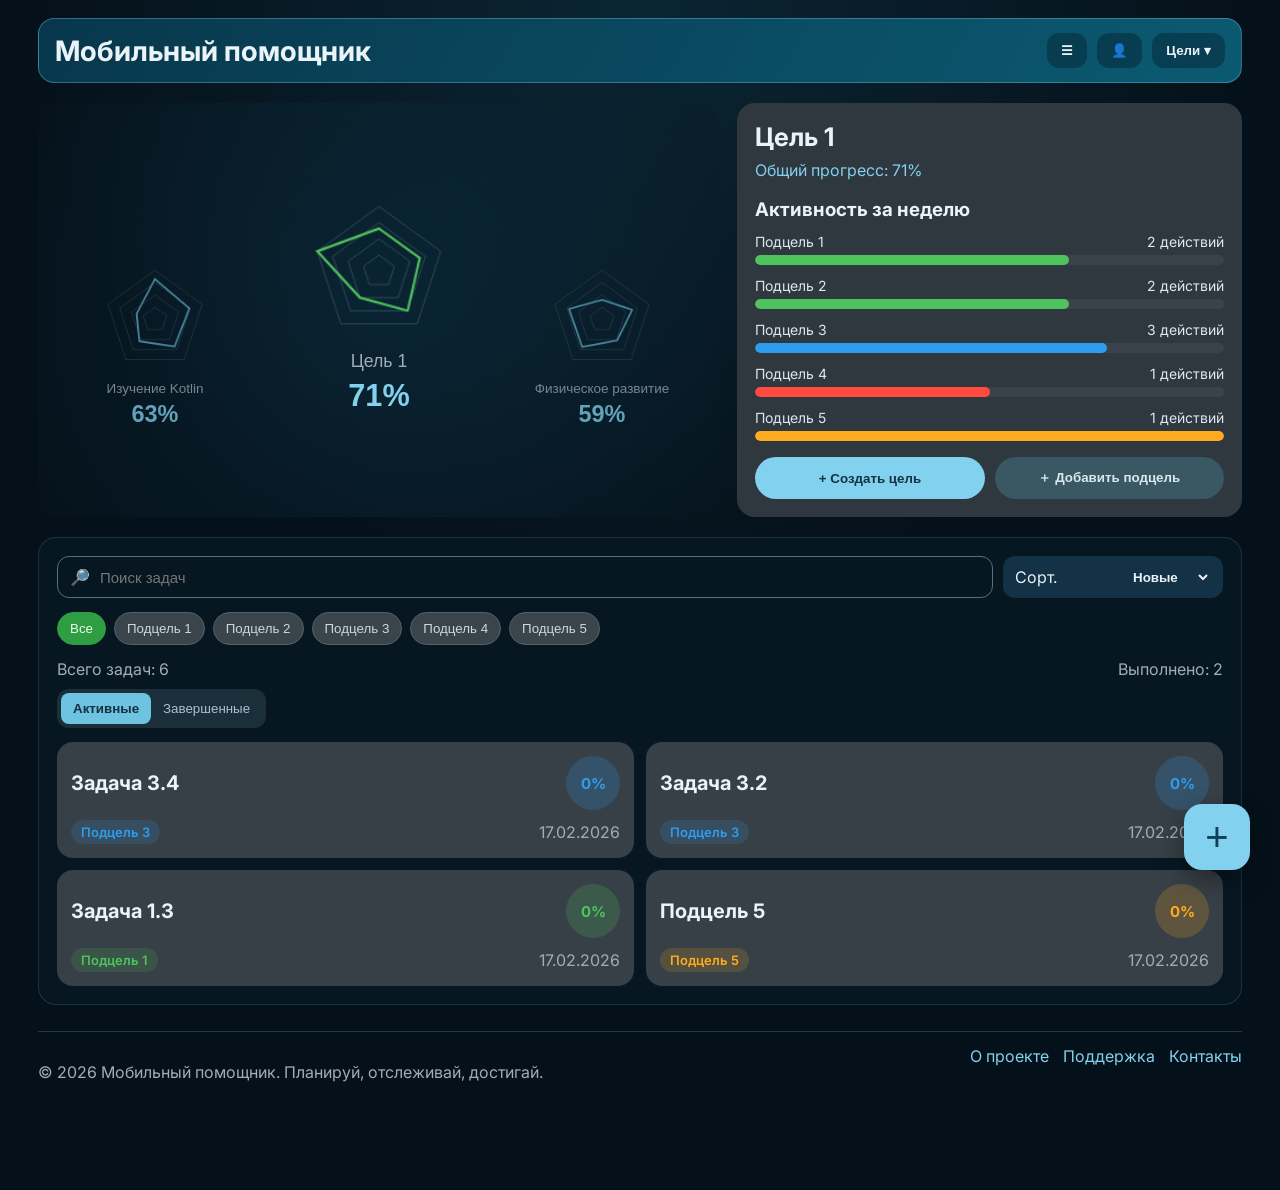
==== index.html @ 300fb9a7 "Создание веб-интерфейса" ====
<!doctype html>
<html lang="ru">
  <head>
    <meta charset="UTF-8" />
    <meta name="viewport" content="width=device-width, initial-scale=1.0" />
    <title>Assist Goals — веб-версия</title>
    <link rel="preconnect" href="https://fonts.googleapis.com" />
    <link rel="preconnect" href="https://fonts.gstatic.com" crossorigin />
    <link
      href="https://fonts.googleapis.com/css2?family=Inter:wght@400;500;600;700&display=swap"
      rel="stylesheet"
    />
    <link rel="stylesheet" href="./css/style.css" />
  </head>
  <body>
    <div class="page-shell">
      <header class="topbar">
        <div class="brand">Мобильный помощник</div>
        <div class="topbar-actions">
          <button class="icon-btn" aria-label="Меню">☰</button>
          <button class="icon-btn" aria-label="Личный кабинет">👤</button>
          <div class="goal-dropdown-wrap">
            <button id="goalDropdownBtn" class="goal-dropdown-btn" aria-expanded="false">Цели ▾</button>
            <ul id="goalDropdown" class="goal-dropdown" hidden></ul>
          </div>
        </div>
      </header>

      <main class="main-content">
        <section class="overview-grid">
          <div id="radarsRow" class="radars-row"></div>

          <aside class="analytics-card">
            <h2 id="selectedGoalName">Цель 1</h2>
            <p id="selectedGoalProgress" class="analytics-subtitle">Общий прогресс: 0%</p>
            <h3>Активность за неделю</h3>
            <div id="activityList"></div>
            <div class="overview-actions">
              <button class="action-btn primary">+ Создать цель</button>
              <button class="action-btn secondary">＋ Добавить подцель</button>
            </div>
          </aside>
        </section>

        <section class="tasks-card">
          <div class="tasks-toolbar">
            <label class="search-box">
              <span>🔎</span>
              <input id="searchInput" type="text" placeholder="Поиск задач" />
            </label>
            <div class="sort-box">
              <span>Сорт.</span>
              <select id="sortSelect">
                <option value="new">Новые</option>
                <option value="progress">Прогресс</option>
                <option value="az">А-Я</option>
              </select>
            </div>
          </div>

          <div id="subgoalFilters" class="subgoal-filters"></div>

          <div class="stats-row">
            <span id="totalTasks">Всего задач: 0</span>
            <span id="doneTasks">Выполнено: 0</span>
          </div>

          <div class="status-switch">
            <button data-status="active" class="status-btn is-active">Активные</button>
            <button data-status="completed" class="status-btn">Завершенные</button>
          </div>

          <div id="tasksList" class="tasks-list"></div>
        </section>
      </main>

      <button class="fab" aria-label="Добавить задачу">+</button>

      <footer class="footer">
        <p>© 2026 Мобильный помощник. Планируй, отслеживай, достигай.</p>
        <nav>
          <a href="#">О проекте</a>
          <a href="#">Поддержка</a>
          <a href="#">Контакты</a>
        </nav>
      </footer>
    </div>

    <script src="./js/script.js"></script>
  </body>
</html>
---- css/style.css ----
:root {
  --bg: #05111a;
  --bg-soft: #081f2b;
  --panel: #2f373f;
  --panel-soft: #374047;
  --text: #eaf3f8;
  --muted: #9eadb8;
  --accent: #82d1ee;
  --green: #4fc35c;
  --blue: #2e9df0;
  --red: #ff4a3f;
  --orange: #ffab1f;
}

* { box-sizing: border-box; }

body {
  margin: 0;
  font-family: 'Inter', system-ui, -apple-system, sans-serif;
  color: var(--text);
  background: radial-gradient(circle at top, #0b2533 0%, var(--bg) 45%);
}

.page-shell {
  max-width: 1240px;
  margin: 0 auto;
  padding: 18px 18px 92px;
}

.topbar {
  display: flex;
  justify-content: space-between;
  align-items: center;
  padding: 14px 16px;
  border-radius: 16px;
  background: linear-gradient(120deg, #08374c, #0b5a72);
  border: 1px solid rgba(130, 209, 238, 0.35);
}

.brand {
  font-size: clamp(22px, 2.2vw, 32px);
  font-weight: 700;
}

.topbar-actions { display: flex; align-items: center; gap: 10px; }

.icon-btn,
.goal-dropdown-btn {
  border: 0;
  cursor: pointer;
  border-radius: 12px;
  padding: 10px 14px;
  background: rgba(5, 17, 26, 0.35);
  color: var(--text);
  font-weight: 600;
}

.goal-dropdown-wrap { position: relative; }

.goal-dropdown {
  position: absolute;
  right: 0;
  top: calc(100% + 8px);
  width: 220px;
  margin: 0;
  padding: 6px;
  list-style: none;
  border-radius: 12px;
  background: #0f2a39;
  border: 1px solid rgba(130, 209, 238, 0.3);
  box-shadow: 0 14px 30px rgba(0, 0, 0, 0.45);
  z-index: 8;
}

.goal-dropdown li button {
  width: 100%;
  text-align: left;
  border: 0;
  padding: 10px;
  border-radius: 8px;
  color: var(--text);
  background: transparent;
  cursor: pointer;
}

.goal-dropdown li button:hover { background: rgba(130, 209, 238, 0.16); }

.main-content { margin-top: 20px; display: grid; gap: 20px; }

.overview-grid {
  display: grid;
  gap: 18px;
  grid-template-columns: 1.35fr 1fr;
}

.radars-row {
  position: relative;
  min-height: 330px;
  border-radius: 20px;
  background: radial-gradient(circle at center, rgba(13, 48, 67, 0.5), rgba(6, 22, 32, 0.2));
  overflow: hidden;
}

.radar-node {
  position: absolute;
  border: 0;
  background: transparent;
  color: inherit;
  cursor: pointer;
  display: grid;
  justify-items: center;
  gap: 6px;
  padding: 0;
}

.radar-node.left {
  left: 4%;
  top: 58%;
  transform: translateY(-50%) scale(0.9);
  opacity: 0.74;
}

.radar-node.right {
  right: 4%;
  top: 58%;
  transform: translateY(-50%) scale(0.9);
  opacity: 0.74;
}

.radar-node.center {
  left: 50%;
  top: 48%;
  transform: translate(-50%, -50%) scale(1.18);
  z-index: 2;
}

.radar-node.is-selected {
  opacity: 1;
}

.radar-title { font-size: 15px; color: var(--muted); }

.radar-progress {
  font-size: 26px;
  font-weight: 700;
  color: var(--accent);
}

.analytics-card {
  background: var(--panel);
  border-radius: 18px;
  padding: 18px;
}

.analytics-card h2 { margin: 0; font-size: clamp(24px, 2vw, 34px); }
.analytics-subtitle { margin: 8px 0 18px; color: var(--accent); }
.analytics-card h3 { margin: 0 0 12px; }

.activity-row { margin-bottom: 12px; }
.activity-head {
  display: flex;
  justify-content: space-between;
  color: #dce7ee;
  margin-bottom: 5px;
  font-size: 14px;
}

.progress-track { background: #3a434b; height: 10px; border-radius: 99px; overflow: hidden; }
.progress-fill { height: 100%; border-radius: inherit; }

.overview-actions {
  display: grid;
  grid-template-columns: 1fr 1fr;
  gap: 10px;
  margin-top: 16px;
}

.action-btn {
  border: 0;
  border-radius: 999px;
  font-weight: 600;
  padding: 12px;
  cursor: pointer;
}

.action-btn.primary { background: var(--accent); color: #15323f; }
.action-btn.secondary { background: #395863; color: #d7e8ef; }

.tasks-card {
  background: rgba(8, 26, 37, 0.8);
  border-radius: 18px;
  border: 1px solid rgba(130, 209, 238, 0.15);
  padding: 18px;
}

.tasks-toolbar {
  display: grid;
  grid-template-columns: 1fr 220px;
  gap: 10px;
}

.search-box {
  display: flex;
  align-items: center;
  gap: 8px;
  border: 1px solid #5d6e79;
  border-radius: 12px;
  padding: 10px 12px;
}

.search-box input {
  background: transparent;
  border: 0;
  color: var(--text);
  width: 100%;
  outline: none;
  font-size: 15px;
}

.sort-box {
  display: flex;
  align-items: center;
  justify-content: space-between;
  background: #133245;
  border-radius: 12px;
  padding: 10px 12px;
}

.sort-box select {
  border: 0;
  background: transparent;
  color: var(--text);
  font-weight: 600;
}

.subgoal-filters {
  margin: 14px 0;
  display: flex;
  gap: 8px;
  flex-wrap: wrap;
}

.chip {
  border: 1px solid #55626b;
  background: #3a444b;
  color: #cbd7df;
  border-radius: 999px;
  padding: 8px 12px;
  cursor: pointer;
}

.chip[data-active='true'] {
  background: #2f9e43;
  border-color: #2f9e43;
  color: #eafaea;
}

.stats-row {
  display: flex;
  justify-content: space-between;
  color: var(--muted);
  margin-bottom: 10px;
}

.status-switch {
  display: inline-flex;
  border-radius: 12px;
  background: #1b2f3a;
  padding: 4px;
  margin-bottom: 14px;
}

.status-btn {
  border: 0;
  background: transparent;
  color: #acc0cd;
  padding: 8px 12px;
  border-radius: 8px;
  cursor: pointer;
}

.status-btn.is-active { background: #6ec3e0; color: #153040; font-weight: 700; }

.tasks-list {
  display: grid;
  grid-template-columns: repeat(2, minmax(0, 1fr));
  gap: 12px;
}

.task-item {
  background: var(--panel-soft);
  border-radius: 16px;
  padding: 14px;
  display: grid;
  gap: 10px;
}

.task-top { display: flex; justify-content: space-between; align-items: center; gap: 10px; }
.task-name { margin: 0; font-size: 20px; }

.task-percent {
  width: 54px;
  height: 54px;
  border-radius: 50%;
  display: grid;
  place-items: center;
  font-weight: 700;
  font-size: 15px;
  color: #f3fbff;
}

.tag-date {
  display: flex;
  justify-content: space-between;
  align-items: center;
  color: var(--muted);
}

.tag {
  border-radius: 999px;
  padding: 4px 10px;
  font-weight: 600;
  font-size: 13px;
}

.task-item.completed {
  opacity: 0.8;
  background: linear-gradient(120deg, #263940, #22353f);
}

.task-item.completed .task-name {
  text-decoration: line-through;
  color: #9cafba;
}

.fab {
  position: fixed;
  right: 30px;
  bottom: 30px;
  width: 66px;
  height: 66px;
  border-radius: 18px;
  border: 0;
  font-size: 40px;
  line-height: 1;
  cursor: pointer;
  background: var(--accent);
  color: #114056;
  box-shadow: 0 10px 26px rgba(0, 0, 0, 0.38);
}

.footer {
  margin-top: 26px;
  border-top: 1px solid rgba(130, 209, 238, 0.2);
  padding-top: 14px;
  color: var(--muted);
  display: flex;
  justify-content: space-between;
  gap: 12px;
  flex-wrap: wrap;
}

.footer nav { display: flex; gap: 14px; }
.footer a { color: var(--accent); text-decoration: none; }

@media (max-width: 1024px) {
  .overview-grid { grid-template-columns: 1fr; }
  .tasks-list { grid-template-columns: 1fr; }
}

@media (max-width: 780px) {
  .tasks-toolbar { grid-template-columns: 1fr; }
  .radars-row { min-height: 560px; }
  .radar-node.left {
    left: 50%;
    top: 20%;
    transform: translate(-50%, -50%) scale(0.9);
  }
  .radar-node.center {
    top: 51%;
    transform: translate(-50%, -50%) scale(1.08);
  }
  .radar-node.right {
    left: 50%;
    right: auto;
    top: 83%;
    transform: translate(-50%, -50%) scale(0.9);
  }
  .overview-actions { grid-template-columns: 1fr; }
  .topbar { flex-wrap: wrap; gap: 10px; }
}
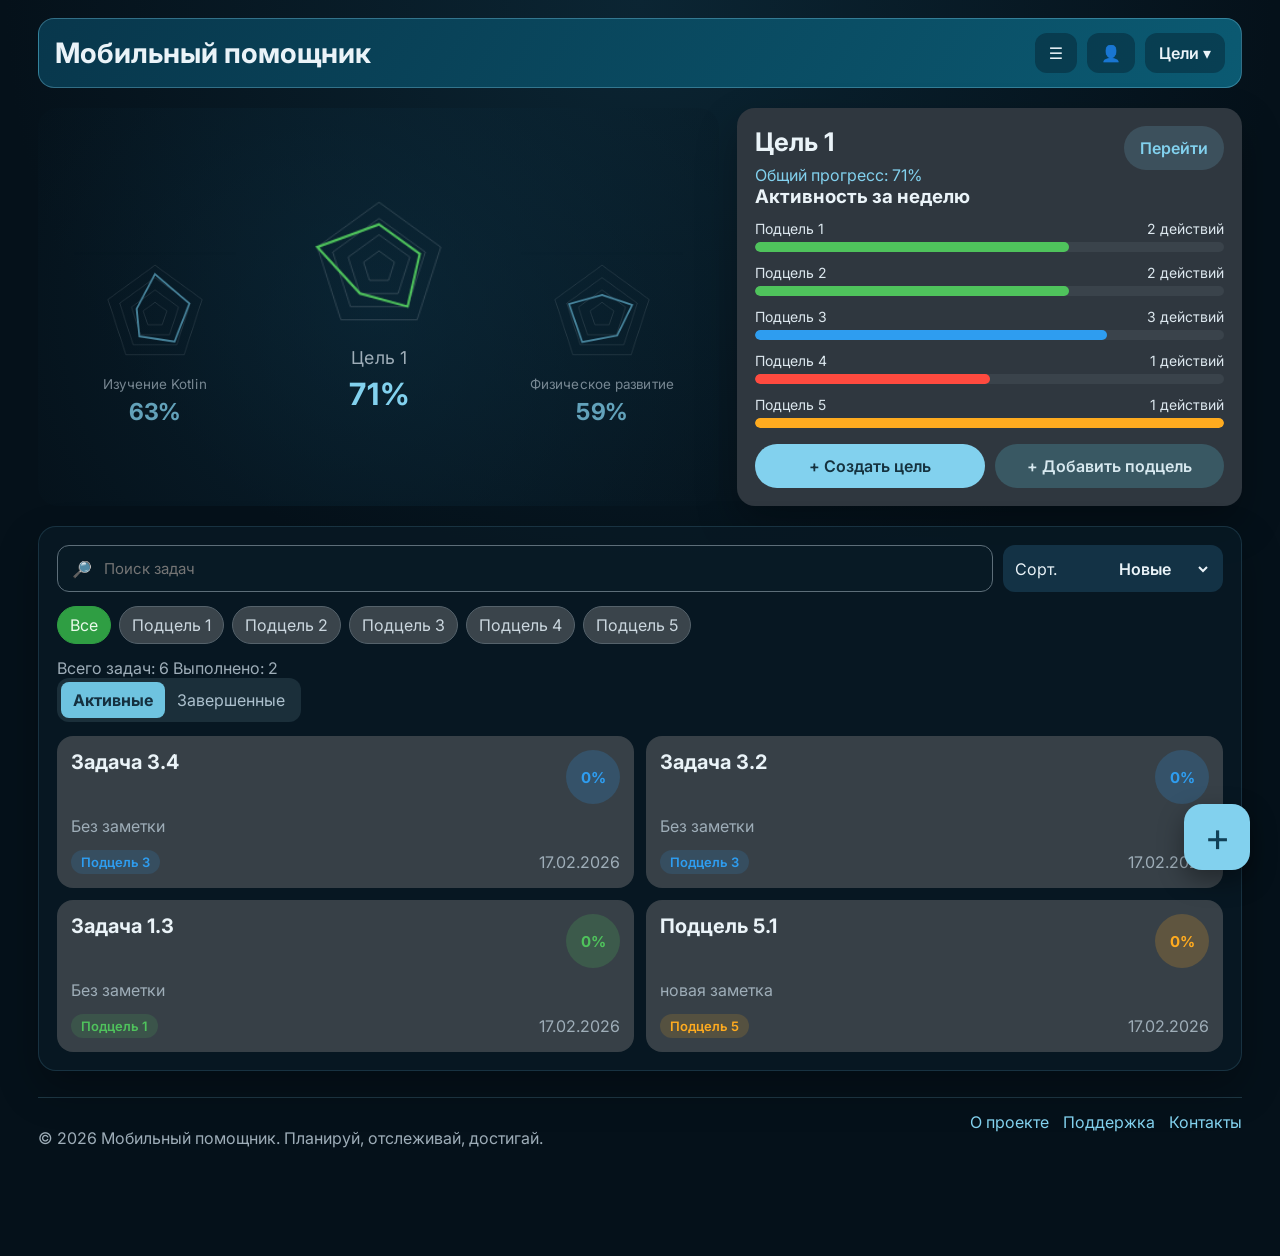
==== commit 2d027d07: "Добавление странииц" ====
--- a/index.html
+++ b/index.html
@@ -1,9 +1,9 @@
-<!doctype html>
+﻿<!doctype html>
 <html lang="ru">
   <head>
     <meta charset="UTF-8" />
     <meta name="viewport" content="width=device-width, initial-scale=1.0" />
-    <title>Assist Goals — веб-версия</title>
+    <title>Мобильный помощник</title>
     <link rel="preconnect" href="https://fonts.googleapis.com" />
     <link rel="preconnect" href="https://fonts.gstatic.com" crossorigin />
     <link
@@ -31,13 +31,18 @@
           <div id="radarsRow" class="radars-row"></div>
 
           <aside class="analytics-card">
-            <h2 id="selectedGoalName">Цель 1</h2>
-            <p id="selectedGoalProgress" class="analytics-subtitle">Общий прогресс: 0%</p>
+            <div class="analytics-head">
+              <div>
+                <h2 id="selectedGoalName">Цель 1</h2>
+                <p id="selectedGoalProgress" class="analytics-subtitle">Общий прогресс: 0%</p>
+              </div>
+              <button id="goToGoalBtn" class="action-btn tertiary">Перейти</button>
+            </div>
             <h3>Активность за неделю</h3>
             <div id="activityList"></div>
             <div class="overview-actions">
-              <button class="action-btn primary">+ Создать цель</button>
-              <button class="action-btn secondary">＋ Добавить подцель</button>
+              <button id="openGoalModalBtn" class="action-btn primary">+ Создать цель</button>
+              <button id="openSubgoalModalBtn" class="action-btn secondary">+ Добавить подцель</button>
             </div>
           </aside>
         </section>
@@ -86,6 +91,54 @@
       </footer>
     </div>
 
+    <div id="modalOverlay" class="modal-overlay" hidden>
+      <section id="goalModal" class="app-modal compact-modal" hidden aria-labelledby="goalModalTitle">
+        <h2 id="goalModalTitle" class="modal-title">Новая цель</h2>
+        <form id="goalForm" class="modal-form">
+          <label class="modal-field outlined-field">
+            <span class="field-caption">Название цели</span>
+            <input id="goalNameInput" name="goalName" type="text" maxlength="100" />
+          </label>
+
+          <label class="modal-field soft-field">
+            <textarea
+              id="goalDescriptionInput"
+              name="goalDescription"
+              rows="4"
+              maxlength="255"
+              placeholder="Описание (необязательно)"
+            ></textarea>
+          </label>
+
+          <div class="modal-actions">
+            <button type="button" class="modal-link-btn" data-close-modal="goal">Отмена</button>
+            <button id="submitGoalBtn" type="submit" class="modal-submit-btn" disabled>Создать</button>
+          </div>
+        </form>
+      </section>
+
+      <section id="subgoalModal" class="app-modal compact-modal" hidden aria-labelledby="subgoalModalTitle">
+        <h2 id="subgoalModalTitle" class="modal-title">Новая подцель</h2>
+        <form id="subgoalForm" class="modal-form">
+          <label class="modal-field outlined-field">
+            <span class="field-caption">Название подцели</span>
+            <input id="subgoalNameInput" name="subgoalName" type="text" maxlength="100" />
+          </label>
+
+          <div class="color-picker-block">
+            <p class="color-picker-title">Выберите цвет:</p>
+            <div id="subgoalColorPicker" class="color-picker"></div>
+          </div>
+
+          <div class="modal-actions">
+            <button type="button" class="modal-link-btn" data-close-modal="subgoal">Отмена</button>
+            <button id="submitSubgoalBtn" type="submit" class="modal-submit-btn" disabled>Создать</button>
+          </div>
+        </form>
+      </section>
+    </div>
+
+    <script src="./js/app-state.js"></script>
     <script src="./js/script.js"></script>
   </body>
 </html>
--- a/css/style.css
+++ b/css/style.css
@@ -1,8 +1,9 @@
-:root {
+﻿:root {
   --bg: #05111a;
   --bg-soft: #081f2b;
   --panel: #2f373f;
   --panel-soft: #374047;
+  --panel-soft-2: #42505b;
   --text: #eaf3f8;
   --muted: #9eadb8;
   --accent: #82d1ee;
@@ -10,7 +11,12 @@
   --blue: #2e9df0;
   --red: #ff4a3f;
   --orange: #ffab1f;
-}
+  --purple: #9c27b0;
+  --chip-bg: #233540;
+  --shadow: 0 18px 40px rgba(0, 0, 0, 0.28);
+}
+
+[hidden] { display: none !important; }
 
 * { box-sizing: border-box; }
 
@@ -21,31 +27,48 @@
   background: radial-gradient(circle at top, #0b2533 0%, var(--bg) 45%);
 }
 
-.page-shell {
+button,
+input,
+textarea,
+select {
+  font: inherit;
+}
+
+.page-shell,
+.goal-page-shell {
   max-width: 1240px;
   margin: 0 auto;
   padding: 18px 18px 92px;
 }
 
-.topbar {
-  display: flex;
-  justify-content: space-between;
-  align-items: center;
+.topbar,
+.goal-topbar {
+  display: flex;
+  justify-content: space-between;
+  align-items: center;
+  gap: 12px;
   padding: 14px 16px;
   border-radius: 16px;
   background: linear-gradient(120deg, #08374c, #0b5a72);
   border: 1px solid rgba(130, 209, 238, 0.35);
 }
 
-.brand {
+.brand,
+.goal-title {
   font-size: clamp(22px, 2.2vw, 32px);
   font-weight: 700;
 }
 
-.topbar-actions { display: flex; align-items: center; gap: 10px; }
+.topbar-actions,
+.goal-topbar-actions {
+  display: flex;
+  align-items: center;
+  gap: 10px;
+}
 
 .icon-btn,
-.goal-dropdown-btn {
+.goal-dropdown-btn,
+.ghost-icon-btn {
   border: 0;
   cursor: pointer;
   border-radius: 12px;
@@ -85,7 +108,8 @@
 
 .goal-dropdown li button:hover { background: rgba(130, 209, 238, 0.16); }
 
-.main-content { margin-top: 20px; display: grid; gap: 20px; }
+.main-content,
+.goal-main-content { margin-top: 20px; display: grid; gap: 20px; }
 
 .overview-grid {
   display: grid;
@@ -134,27 +158,35 @@
   z-index: 2;
 }
 
-.radar-node.is-selected {
-  opacity: 1;
-}
-
+.radar-node.is-selected { opacity: 1; }
 .radar-title { font-size: 15px; color: var(--muted); }
-
-.radar-progress {
-  font-size: 26px;
-  font-weight: 700;
-  color: var(--accent);
-}
-
-.analytics-card {
+.radar-progress { font-size: 26px; font-weight: 700; color: var(--accent); }
+
+.analytics-card,
+.tasks-card,
+.goal-hero,
+.goal-panel,
+.goal-card,
+.editor-panel {
   background: var(--panel);
   border-radius: 18px;
   padding: 18px;
-}
-
-.analytics-card h2 { margin: 0; font-size: clamp(24px, 2vw, 34px); }
-.analytics-subtitle { margin: 8px 0 18px; color: var(--accent); }
-.analytics-card h3 { margin: 0 0 12px; }
+  box-shadow: var(--shadow);
+}
+
+.analytics-head {
+  display: flex;
+  justify-content: space-between;
+  align-items: flex-start;
+  gap: 12px;
+}
+
+.analytics-card h2,
+.goal-hero h1 { margin: 0; font-size: clamp(24px, 2vw, 34px); }
+.analytics-subtitle,
+.goal-subtitle { margin: 8px 0 0; color: var(--accent); }
+.analytics-card h3,
+.section-title { margin: 0 0 12px; }
 
 .activity-row { margin-bottom: 12px; }
 .activity-head {
@@ -175,40 +207,54 @@
   margin-top: 16px;
 }
 
-.action-btn {
+.action-btn,
+.sort-chip,
+.goal-filter-chip,
+.editor-action,
+.editor-danger {
   border: 0;
   border-radius: 999px;
   font-weight: 600;
-  padding: 12px;
-  cursor: pointer;
-}
-
-.action-btn.primary { background: var(--accent); color: #15323f; }
+  padding: 12px 16px;
+  cursor: pointer;
+}
+
+.action-btn.primary,
+.goal-filter-chip.is-active,
+.sort-chip.is-active,
+.editor-action {
+  background: var(--accent);
+  color: #15323f;
+}
+
 .action-btn.secondary { background: #395863; color: #d7e8ef; }
+.action-btn.tertiary { background: rgba(130, 209, 238, 0.16); color: var(--accent); }
 
 .tasks-card {
   background: rgba(8, 26, 37, 0.8);
-  border-radius: 18px;
   border: 1px solid rgba(130, 209, 238, 0.15);
-  padding: 18px;
-}
-
-.tasks-toolbar {
+}
+
+.tasks-toolbar,
+.goal-toolbar {
   display: grid;
   grid-template-columns: 1fr 220px;
   gap: 10px;
 }
 
-.search-box {
-  display: flex;
-  align-items: center;
-  gap: 8px;
+.search-box,
+.goal-search-box {
+  display: flex;
+  align-items: center;
+  gap: 10px;
   border: 1px solid #5d6e79;
   border-radius: 12px;
-  padding: 10px 12px;
-}
-
-.search-box input {
+  padding: 12px 14px;
+  background: rgba(11, 31, 43, 0.4);
+}
+
+.search-box input,
+.goal-search-box input {
   background: transparent;
   border: 0;
   color: var(--text);
@@ -231,6 +277,35 @@
   background: transparent;
   color: var(--text);
   font-weight: 600;
+}
+
+.goal-toolbar-stack {
+  display: grid;
+  gap: 16px;
+}
+
+.goal-sort-row,
+.goal-stats-row,
+.editor-actions {
+  display: flex;
+  justify-content: space-between;
+  align-items: center;
+  gap: 12px;
+  flex-wrap: wrap;
+}
+
+.goal-sort-actions,
+.goal-subgoal-filters {
+  display: flex;
+  gap: 10px;
+  flex-wrap: wrap;
+}
+
+.sort-chip,
+.goal-filter-chip {
+  background: var(--chip-bg);
+  color: var(--text);
+  border: 1px solid rgba(130, 209, 238, 0.16);
 }
 
 .subgoal-filters {
@@ -249,18 +324,10 @@
   cursor: pointer;
 }
 
-.chip[data-active='true'] {
-  background: #2f9e43;
-  border-color: #2f9e43;
-  color: #eafaea;
-}
-
-.stats-row {
-  display: flex;
-  justify-content: space-between;
-  color: var(--muted);
-  margin-bottom: 10px;
-}
+.chip[data-active='true'] { background: #2f9e43; border-color: #2f9e43; color: #eafaea; }
+
+.stats-row,
+.goal-stats-row { color: var(--muted); }
 
 .status-switch {
   display: inline-flex;
@@ -281,24 +348,29 @@
 
 .status-btn.is-active { background: #6ec3e0; color: #153040; font-weight: 700; }
 
-.tasks-list {
+.tasks-list,
+.goal-task-grid {
   display: grid;
   grid-template-columns: repeat(2, minmax(0, 1fr));
   gap: 12px;
 }
 
-.task-item {
+.task-item,
+.goal-task-card {
   background: var(--panel-soft);
   border-radius: 16px;
   padding: 14px;
   display: grid;
-  gap: 10px;
-}
-
-.task-top { display: flex; justify-content: space-between; align-items: center; gap: 10px; }
-.task-name { margin: 0; font-size: 20px; }
-
-.task-percent {
+  gap: 12px;
+}
+
+.task-top,
+.goal-card-top { display: flex; justify-content: space-between; align-items: flex-start; gap: 10px; }
+.task-name,
+.goal-card-title { margin: 0; font-size: 20px; }
+
+.task-percent,
+.goal-card-progress {
   width: 54px;
   height: 54px;
   border-radius: 50%;
@@ -307,33 +379,65 @@
   font-weight: 700;
   font-size: 15px;
   color: #f3fbff;
-}
-
-.tag-date {
-  display: flex;
-  justify-content: space-between;
-  align-items: center;
+  flex-shrink: 0;
+}
+
+.goal-card-note {
+  margin: 0;
   color: var(--muted);
-}
-
-.tag {
+  min-height: 22px;
+}
+
+.tag-date,
+.goal-card-meta {
+  display: flex;
+  justify-content: space-between;
+  align-items: center;
+  gap: 10px;
+  color: var(--muted);
+}
+
+.tag,
+.goal-card-tag {
   border-radius: 999px;
   padding: 4px 10px;
   font-weight: 600;
   font-size: 13px;
 }
 
-.task-item.completed {
+.task-item.completed,
+.goal-task-card.is-completed {
   opacity: 0.8;
   background: linear-gradient(120deg, #263940, #22353f);
 }
 
-.task-item.completed .task-name {
+.task-item.completed .task-name,
+.goal-task-card.is-completed .goal-card-title {
   text-decoration: line-through;
   color: #9cafba;
 }
 
-.fab {
+.goal-section {
+  display: grid;
+  gap: 14px;
+}
+
+.goal-section-header {
+  display: flex;
+  justify-content: space-between;
+  align-items: center;
+  gap: 12px;
+}
+
+.goal-empty-state {
+  padding: 24px;
+  border-radius: 16px;
+  background: rgba(47, 55, 63, 0.7);
+  color: var(--muted);
+}
+
+.fab,
+.goal-fab {
   position: fixed;
   right: 30px;
   bottom: 30px;
@@ -363,13 +467,176 @@
 .footer nav { display: flex; gap: 14px; }
 .footer a { color: var(--accent); text-decoration: none; }
 
+.modal-overlay {
+  position: fixed;
+  inset: 0;
+  display: grid;
+  place-items: center;
+  padding: 20px;
+  background: rgba(4, 12, 18, 0.62);
+  backdrop-filter: blur(3px);
+  z-index: 30;
+}
+
+.app-modal {
+  width: min(100%, 520px);
+  background: linear-gradient(180deg, rgba(9, 33, 47, 0.98), rgba(5, 17, 26, 0.98));
+  color: var(--text);
+  border: 1px solid rgba(130, 209, 238, 0.24);
+  border-radius: 24px;
+  padding: 24px;
+  box-shadow: 0 28px 60px rgba(0, 0, 0, 0.32);
+}
+
+.compact-modal {
+  width: min(100%, 420px);
+  padding: 20px;
+}
+
+.sheet-modal {
+  width: min(100%, 640px);
+}
+
+.modal-title {
+  margin: 0 0 20px;
+  font-size: clamp(24px, 3vw, 34px);
+  font-weight: 600;
+}
+
+.modal-form,
+.editor-form { display: grid; gap: 18px; }
+
+.field-caption {
+  position: absolute;
+  top: -10px;
+  left: 18px;
+  padding: 0 8px;
+  font-size: 15px;
+  color: var(--accent);
+  background: #0a2130;
+}
+
+.outlined-field,
+.soft-field,
+.editor-field { position: relative; display: block; }
+
+.outlined-field input,
+.soft-field textarea,
+.editor-field input,
+.editor-field textarea,
+.editor-field select {
+  width: 100%;
+  border-radius: 12px;
+  border: 2px solid rgba(130, 209, 238, 0.24);
+  padding: 16px 18px;
+  color: var(--text);
+  background: rgba(7, 23, 34, 0.8);
+  outline: none;
+}
+
+.outlined-field input:focus,
+.soft-field textarea:focus,
+.editor-field input:focus,
+.editor-field textarea:focus,
+.editor-field select:focus { border-color: var(--accent); }
+
+.soft-field textarea,
+.editor-field textarea {
+  min-height: 112px;
+  resize: vertical;
+}
+
+.color-picker-block { display: grid; gap: 14px; }
+.color-picker-title { margin: 0; font-size: 16px; color: var(--muted); }
+.color-picker { display: flex; flex-wrap: wrap; gap: 12px; }
+
+.color-option {
+  width: 40px;
+  height: 40px;
+  border-radius: 14px;
+  border: 0;
+  cursor: pointer;
+  box-shadow: inset 0 0 0 3px transparent;
+}
+
+.color-option.is-selected { box-shadow: inset 0 0 0 4px #ffffff; }
+
+.modal-actions {
+  display: flex;
+  justify-content: flex-end;
+  align-items: center;
+  gap: 12px;
+}
+
+.modal-link-btn {
+  border: 0;
+  background: transparent;
+  color: var(--accent);
+  font-size: 16px;
+  font-weight: 600;
+  cursor: pointer;
+}
+
+.modal-submit-btn {
+  min-width: 140px;
+  border: 0;
+  border-radius: 999px;
+  padding: 12px 18px;
+  font-size: 16px;
+  font-weight: 600;
+  color: #6c7d87;
+  background: #233540;
+  cursor: pointer;
+  transition: background 0.2s ease, color 0.2s ease, transform 0.2s ease;
+}
+
+.modal-submit-btn:disabled { cursor: not-allowed; opacity: 0.9; }
+.modal-submit-btn:not(:disabled) { background: var(--accent); color: #15323f; }
+.modal-submit-btn:not(:disabled):hover { transform: translateY(-1px); }
+
+.editor-header {
+  display: flex;
+  justify-content: space-between;
+  align-items: center;
+  gap: 12px;
+}
+
+.editor-panel {
+  padding: 20px;
+  background: rgba(55, 64, 71, 0.82);
+}
+
+.editor-complete {
+  display: flex;
+  align-items: center;
+  gap: 14px;
+  padding: 16px 18px;
+  border-radius: 16px;
+  background: rgba(11, 31, 43, 0.5);
+}
+
+.editor-checkbox {
+  width: 24px;
+  height: 24px;
+}
+
+.editor-danger {
+  background: rgba(255, 74, 63, 0.14);
+  color: #ff8d84;
+  border: 1px solid rgba(255, 74, 63, 0.35);
+}
+
+body.modal-open { overflow: hidden; }
+
 @media (max-width: 1024px) {
-  .overview-grid { grid-template-columns: 1fr; }
-  .tasks-list { grid-template-columns: 1fr; }
+  .overview-grid,
+  .tasks-list,
+  .goal-task-grid { grid-template-columns: 1fr; }
 }
 
 @media (max-width: 780px) {
   .tasks-toolbar { grid-template-columns: 1fr; }
+  .goal-toolbar { grid-template-columns: 1fr; }
   .radars-row { min-height: 560px; }
   .radar-node.left {
     left: 50%;
@@ -387,5 +654,22 @@
     transform: translate(-50%, -50%) scale(0.9);
   }
   .overview-actions { grid-template-columns: 1fr; }
-  .topbar { flex-wrap: wrap; gap: 10px; }
-}+  .topbar,
+  .goal-topbar,
+  .analytics-head,
+  .goal-section-header { flex-wrap: wrap; }
+  .goal-sort-row,
+  .goal-stats-row,
+  .editor-actions,
+  .modal-actions { justify-content: space-between; }
+  .app-modal,
+  .compact-modal,
+  .sheet-modal {
+    width: min(100%, 100%);
+    padding: 18px;
+    border-radius: 20px;
+  }
+}
+
+.goal-task-card { border: 0; width: 100%; text-align: left; cursor: pointer; }
+
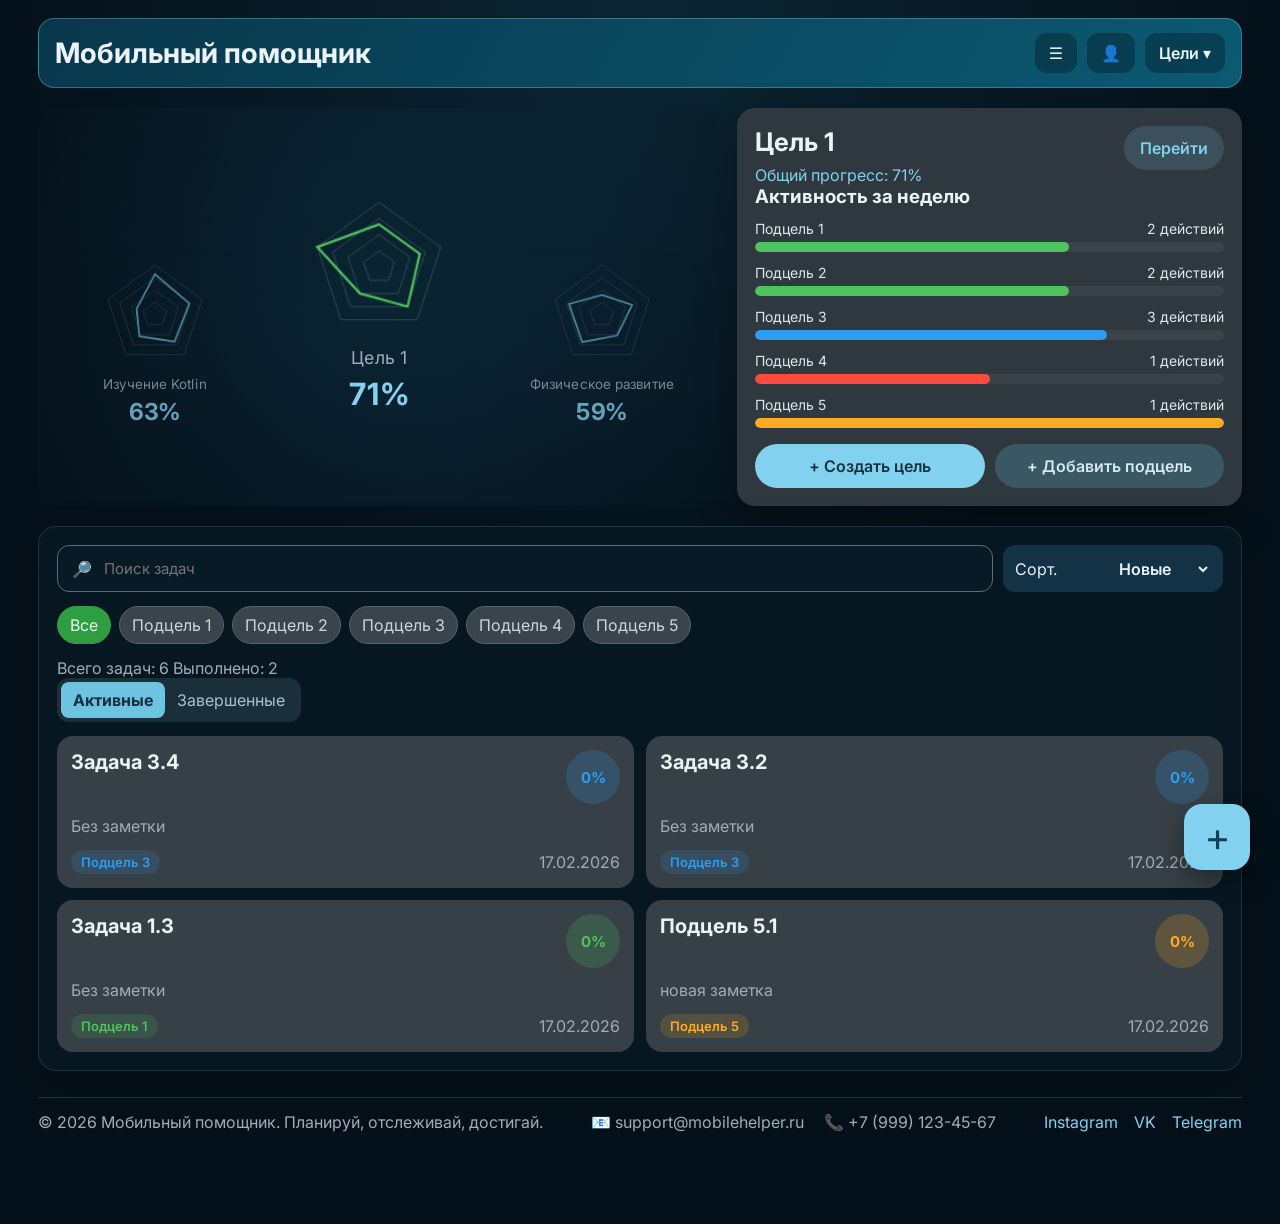
==== commit c2810d5b: "Дополнение к сайту в виде авторизации и менб. Внесение некоторых улучшений" ====
--- a/index.html
+++ b/index.html
@@ -17,8 +17,18 @@
       <header class="topbar">
         <div class="brand">Мобильный помощник</div>
         <div class="topbar-actions">
-          <button class="icon-btn" aria-label="Меню">☰</button>
-          <button class="icon-btn" aria-label="Личный кабинет">👤</button>
+          <div class="menu-dropdown-wrap">
+            <button id="menuBtn" class="icon-btn" aria-label="Меню">☰</button>
+            <ul id="menuDropdown" class="menu-dropdown" hidden>
+              <li><button id="menuResetBtn">🔄 Сбросить данные</button></li>
+              <li><button id="menuAboutBtn">ℹ️ О приложении</button></li>
+              <li><button id="menuStatsBtn">📊 Статистика</button></li>
+              <li><button id="menuExportBtn">💾 Экспорт данных</button></li>
+              <li><button id="menuThemeBtn">🌙 Тёмная тема</button></li>
+              <li><button id="menuHelpBtn">❓ Помощь</button></li>
+            </ul>
+          </div>
+          <button id="authOpenBtn" class="icon-btn" aria-label="Личный кабинет">👤</button>
           <div class="goal-dropdown-wrap">
             <button id="goalDropdownBtn" class="goal-dropdown-btn" aria-expanded="false">Цели ▾</button>
             <ul id="goalDropdown" class="goal-dropdown" hidden></ul>
@@ -83,12 +93,60 @@
 
       <footer class="footer">
         <p>© 2026 Мобильный помощник. Планируй, отслеживай, достигай.</p>
-        <nav>
-          <a href="#">О проекте</a>
-          <a href="#">Поддержка</a>
-          <a href="#">Контакты</a>
-        </nav>
+        <div class="footer-contacts">
+          <p>📧 support@mobilehelper.ru</p>
+          <p>📞 +7 (999) 123-45-67</p>
+        </div>
+        <div class="footer-social">
+          <a href="https://instagram.com/mobilehelper_app" target="_blank">Instagram</a>
+          <a href="https://vk.com/mobilehelper_official" target="_blank">VK</a>
+          <a href="https://t.me/mobilehelper_bot" target="_blank">Telegram</a>
+        </div>
       </footer>
+    </div>
+
+    <!-- Модальное окно авторизации -->
+    <div id="authModalOverlay" class="modal-overlay" hidden>
+      <section id="authModal" class="app-modal compact-modal" aria-labelledby="authModalTitle">
+        <div class="auth-tabs">
+          <button id="loginTabBtn" class="auth-tab active">Вход</button>
+          <button id="registerTabBtn" class="auth-tab">Регистрация</button>
+        </div>
+        <form id="loginForm" class="auth-form">
+          <h2 id="authModalTitle" class="modal-title">Вход</h2>
+          <label class="outlined-field">
+            <span class="field-caption">Email</span>
+            <input id="loginEmail" type="email" required />
+          </label>
+          <label class="outlined-field">
+            <span class="field-caption">Пароль</span>
+            <input id="loginPassword" type="password" required />
+          </label>
+          <div class="modal-actions">
+            <button type="button" class="modal-link-btn" data-close-auth>Отмена</button>
+            <button type="submit" class="modal-submit-btn">Войти</button>
+          </div>
+        </form>
+        <form id="registerForm" class="auth-form" hidden>
+          <h2 class="modal-title">Регистрация</h2>
+          <label class="outlined-field">
+            <span class="field-caption">Имя</span>
+            <input id="registerName" type="text" required />
+          </label>
+          <label class="outlined-field">
+            <span class="field-caption">Email</span>
+            <input id="registerEmail" type="email" required />
+          </label>
+          <label class="outlined-field">
+            <span class="field-caption">Пароль</span>
+            <input id="registerPassword" type="password" required />
+          </label>
+          <div class="modal-actions">
+            <button type="button" class="modal-link-btn" data-close-auth>Отмена</button>
+            <button type="submit" class="modal-submit-btn">Зарегистрироваться</button>
+          </div>
+        </form>
+      </section>
     </div>
 
     <div id="modalOverlay" class="modal-overlay" hidden>
@@ -141,4 +199,4 @@
     <script src="./js/app-state.js"></script>
     <script src="./js/script.js"></script>
   </body>
-</html>
+</html>
--- a/css/style.css
+++ b/css/style.css
@@ -673,3 +673,84 @@
 
 .goal-task-card { border: 0; width: 100%; text-align: left; cursor: pointer; }
 
+/* === Меню (☰) === */
+.menu-dropdown-wrap { position: relative; }
+
+.menu-dropdown {
+  position: absolute;
+  left: 0;
+  top: calc(100% + 8px);
+  width: 220px;
+  margin: 0;
+  padding: 6px;
+  list-style: none;
+  border-radius: 12px;
+  background: #0f2a39;
+  border: 1px solid rgba(130, 209, 238, 0.3);
+  box-shadow: 0 14px 30px rgba(0, 0, 0, 0.45);
+  z-index: 9;
+}
+
+.menu-dropdown li button {
+  width: 100%;
+  text-align: left;
+  border: 0;
+  padding: 10px;
+  border-radius: 8px;
+  color: var(--text);
+  background: transparent;
+  cursor: pointer;
+}
+
+.menu-dropdown li button:hover { background: rgba(130, 209, 238, 0.16); }
+
+/* === Футер === */
+.footer {
+  margin-top: 26px;
+  border-top: 1px solid rgba(130, 209, 238, 0.2);
+  padding-top: 14px;
+  color: var(--muted);
+  display: flex;
+  justify-content: space-between;
+  align-items: center;
+  gap: 12px;
+  flex-wrap: wrap;
+}
+
+.footer-contacts { display: flex; gap: 20px; }
+
+.footer-social { display: flex; gap: 16px; }
+
+.footer-social a { color: var(--accent); text-decoration: none; }
+
+.footer p { margin: 0; }
+
+/* === Модалка авторизации === */
+.auth-tabs {
+  display: flex;
+  gap: 8px;
+  margin-bottom: 20px;
+}
+
+.auth-tab {
+  flex: 1;
+  border: 0;
+  background: transparent;
+  color: var(--muted);
+  padding: 10px;
+  border-radius: 12px;
+  font-weight: 600;
+  cursor: pointer;
+  border-bottom: 2px solid transparent;
+}
+
+.auth-tab.active {
+  color: var(--accent);
+  border-bottom-color: var(--accent);
+  background: rgba(130, 209, 238, 0.08);
+}
+
+.auth-form {
+  display: grid;
+  gap: 18px;
+}
